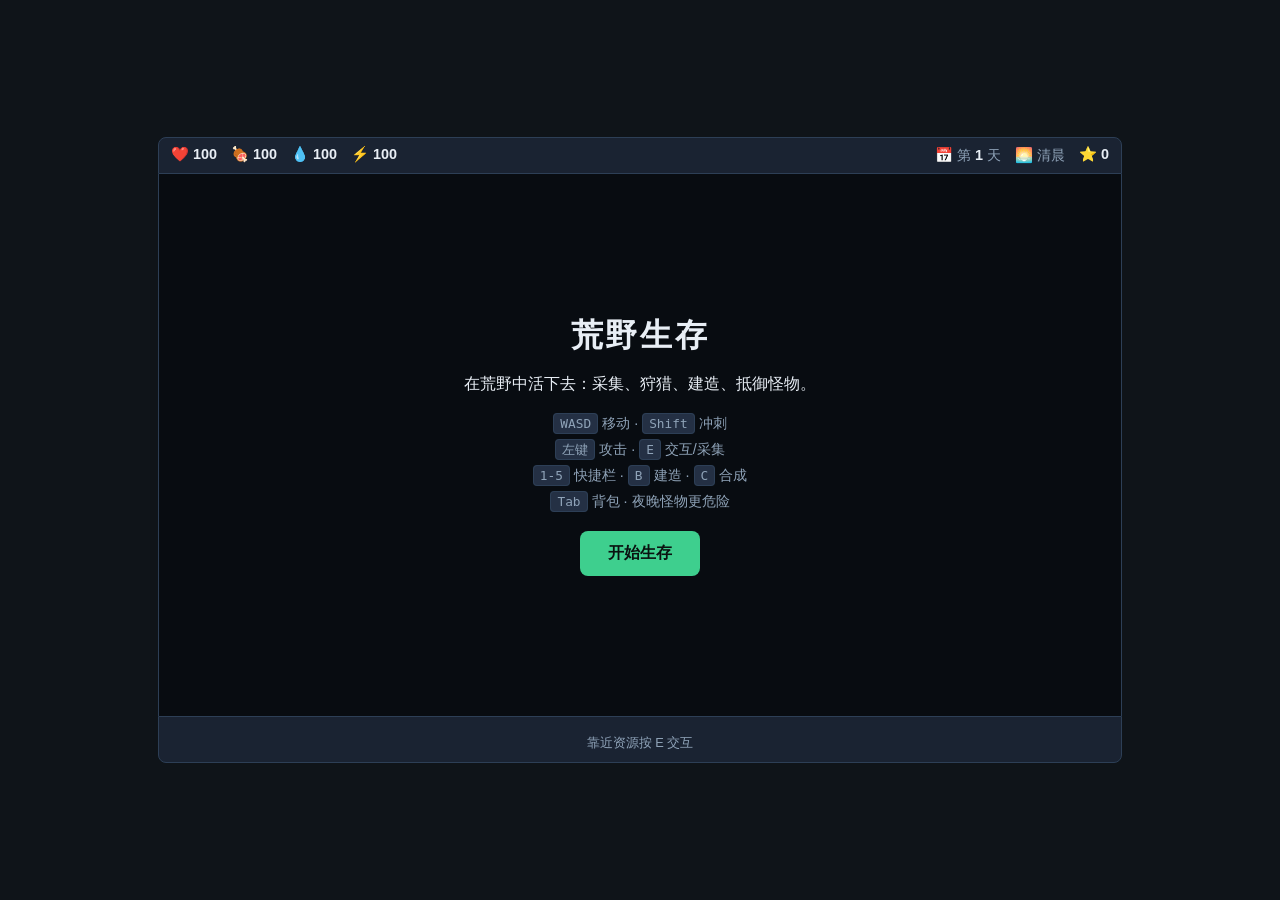
==== index.html @ a0c5d8b9 "feat: 荒野生存游戏框架 - 采集狩猎建造与昼夜怪物" ====
<!DOCTYPE html>
<html lang="zh-CN">
<head>
  <meta charset="UTF-8" />
  <meta name="viewport" content="width=device-width, initial-scale=1.0" />
  <title>荒野生存 - Wilderness Survival</title>
  <link rel="stylesheet" href="css/style.css" />
</head>
<body>
  <div id="app">
    <header id="hud-top">
      <div class="stat-group">
        <span class="stat" id="stat-health" title="生命值">❤️ <b>100</b></span>
        <span class="stat" id="stat-hunger" title="饥饿">🍖 <b>100</b></span>
        <span class="stat" id="stat-thirst" title="口渴">💧 <b>100</b></span>
        <span class="stat" id="stat-stamina" title="体力">⚡ <b>100</b></span>
      </div>
      <div class="stat-group">
        <span class="stat" id="stat-day" title="天数">📅 第 <b>1</b> 天</span>
        <span class="stat" id="stat-time" title="时间">🌅 清晨</span>
        <span class="stat" id="stat-score" title="生存分">⭐ <b>0</b></span>
      </div>
    </header>

    <main id="game-wrap">
      <canvas id="game-canvas" width="960" height="540"></canvas>
      <div id="overlay-start" class="overlay visible">
        <h1>荒野生存</h1>
        <p>在荒野中活下去：采集、狩猎、建造、抵御怪物。</p>
        <ul class="tips">
          <li><kbd>WASD</kbd> 移动 · <kbd>Shift</kbd> 冲刺</li>
          <li><kbd>左键</kbd> 攻击 · <kbd>E</kbd> 交互/采集</li>
          <li><kbd>1-5</kbd> 快捷栏 · <kbd>B</kbd> 建造 · <kbd>C</kbd> 合成</li>
          <li><kbd>Tab</kbd> 背包 · 夜晚怪物更危险</li>
        </ul>
        <button id="btn-start" type="button">开始生存</button>
      </div>
      <div id="overlay-dead" class="overlay">
        <h2>你倒下了</h2>
        <p>存活 <span id="dead-days">0</span> 天 · 得分 <span id="dead-score">0</span></p>
        <button id="btn-restart" type="button">再次挑战</button>
      </div>
      <div id="toast" aria-live="polite"></div>
    </main>

    <aside id="hud-bottom">
      <div id="hotbar"></div>
      <div id="action-hint">靠近资源按 E 交互</div>
    </aside>

    <dialog id="dialog-craft">
      <form method="dialog">
        <h3>合成台</h3>
        <div id="craft-list"></div>
        <button value="cancel" type="submit">关闭 (C)</button>
      </form>
    </dialog>

    <dialog id="dialog-build">
      <form method="dialog">
        <h3>建造模式</h3>
        <p class="hint">选择建筑后，在地图上点击放置。按 Esc 取消。</p>
        <div id="build-list"></div>
        <button value="cancel" type="submit">关闭 (B)</button>
      </form>
    </dialog>

    <dialog id="dialog-inventory">
      <form method="dialog">
        <h3>背包</h3>
        <div id="inventory-grid"></div>
        <button value="cancel" type="submit">关闭 (Tab)</button>
      </form>
    </dialog>
  </div>

  <script type="module" src="js/main.js"></script>
</body>
</html>
---- css/style.css ----
:root {
  --bg: #0f1419;
  --panel: #1a2332;
  --border: #2d3f56;
  --text: #e8eef5;
  --muted: #8fa3b8;
  --accent: #3ecf8e;
  --danger: #e85d5d;
  --warn: #f0b429;
}

* {
  box-sizing: border-box;
  margin: 0;
  padding: 0;
}

body {
  font-family: "Segoe UI", "Microsoft YaHei", sans-serif;
  background: var(--bg);
  color: var(--text);
  min-height: 100vh;
  display: flex;
  justify-content: center;
  align-items: center;
}

#app {
  width: min(100vw, 980px);
  padding: 8px;
}

#hud-top {
  display: flex;
  justify-content: space-between;
  flex-wrap: wrap;
  gap: 8px;
  padding: 8px 12px;
  background: var(--panel);
  border: 1px solid var(--border);
  border-radius: 8px 8px 0 0;
}

.stat-group {
  display: flex;
  gap: 14px;
  flex-wrap: wrap;
}

.stat {
  font-size: 0.9rem;
  color: var(--muted);
}

.stat b {
  color: var(--text);
}

#game-wrap {
  position: relative;
  border-left: 1px solid var(--border);
  border-right: 1px solid var(--border);
  background: #0a0e12;
}

#game-canvas {
  display: block;
  width: 100%;
  height: auto;
  image-rendering: pixelated;
  cursor: crosshair;
}

.overlay {
  position: absolute;
  inset: 0;
  display: none;
  flex-direction: column;
  align-items: center;
  justify-content: center;
  gap: 16px;
  background: rgba(8, 12, 18, 0.88);
  text-align: center;
  padding: 24px;
}

.overlay.visible {
  display: flex;
}

.overlay h1 {
  font-size: 2rem;
  letter-spacing: 0.08em;
}

.overlay h2 {
  color: var(--danger);
}

.overlay .tips {
  list-style: none;
  color: var(--muted);
  line-height: 1.8;
  font-size: 0.9rem;
}

kbd {
  background: #243044;
  border: 1px solid var(--border);
  border-radius: 4px;
  padding: 2px 6px;
  font-size: 0.8rem;
}

button {
  background: var(--accent);
  color: #0a1210;
  border: none;
  padding: 12px 28px;
  font-size: 1rem;
  font-weight: 600;
  border-radius: 8px;
  cursor: pointer;
}

button:hover {
  filter: brightness(1.08);
}

#toast {
  position: absolute;
  bottom: 16px;
  left: 50%;
  transform: translateX(-50%);
  background: rgba(26, 35, 50, 0.95);
  border: 1px solid var(--border);
  padding: 8px 16px;
  border-radius: 6px;
  font-size: 0.85rem;
  opacity: 0;
  transition: opacity 0.3s;
  pointer-events: none;
}

#toast.show {
  opacity: 1;
}

#hud-bottom {
  background: var(--panel);
  border: 1px solid var(--border);
  border-radius: 0 0 8px 8px;
  padding: 10px 12px;
}

#hotbar {
  display: flex;
  gap: 6px;
  justify-content: center;
}

.hotbar-slot {
  width: 48px;
  height: 48px;
  background: #121a24;
  border: 2px solid var(--border);
  border-radius: 6px;
  display: flex;
  flex-direction: column;
  align-items: center;
  justify-content: center;
  font-size: 0.65rem;
  position: relative;
}

.hotbar-slot.active {
  border-color: var(--accent);
}

.hotbar-slot .key {
  position: absolute;
  top: 2px;
  left: 4px;
  color: var(--muted);
  font-size: 0.6rem;
}

.hotbar-slot .icon {
  font-size: 1.2rem;
}

.hotbar-slot .count {
  position: absolute;
  bottom: 2px;
  right: 4px;
  font-weight: 600;
}

#action-hint {
  text-align: center;
  margin-top: 8px;
  font-size: 0.8rem;
  color: var(--muted);
}

dialog {
  border: 1px solid var(--border);
  border-radius: 10px;
  background: var(--panel);
  color: var(--text);
  padding: 20px;
  max-width: 420px;
}

dialog::backdrop {
  background: rgba(0, 0, 0, 0.6);
}

dialog h3 {
  margin-bottom: 12px;
}

dialog .hint {
  font-size: 0.85rem;
  color: var(--muted);
  margin-bottom: 12px;
}

.craft-item,
.build-item {
  display: flex;
  justify-content: space-between;
  align-items: center;
  padding: 10px;
  margin-bottom: 6px;
  background: #121a24;
  border-radius: 6px;
  cursor: pointer;
}

.craft-item:hover,
.build-item:hover {
  background: #1e2a3a;
}

.craft-item.disabled {
  opacity: 0.45;
  cursor: not-allowed;
}

#inventory-grid {
  display: grid;
  grid-template-columns: repeat(5, 1fr);
  gap: 6px;
  margin-bottom: 12px;
}

.inv-slot {
  aspect-ratio: 1;
  background: #121a24;
  border: 1px solid var(--border);
  border-radius: 6px;
  display: flex;
  flex-direction: column;
  align-items: center;
  justify-content: center;
  font-size: 0.7rem;
}
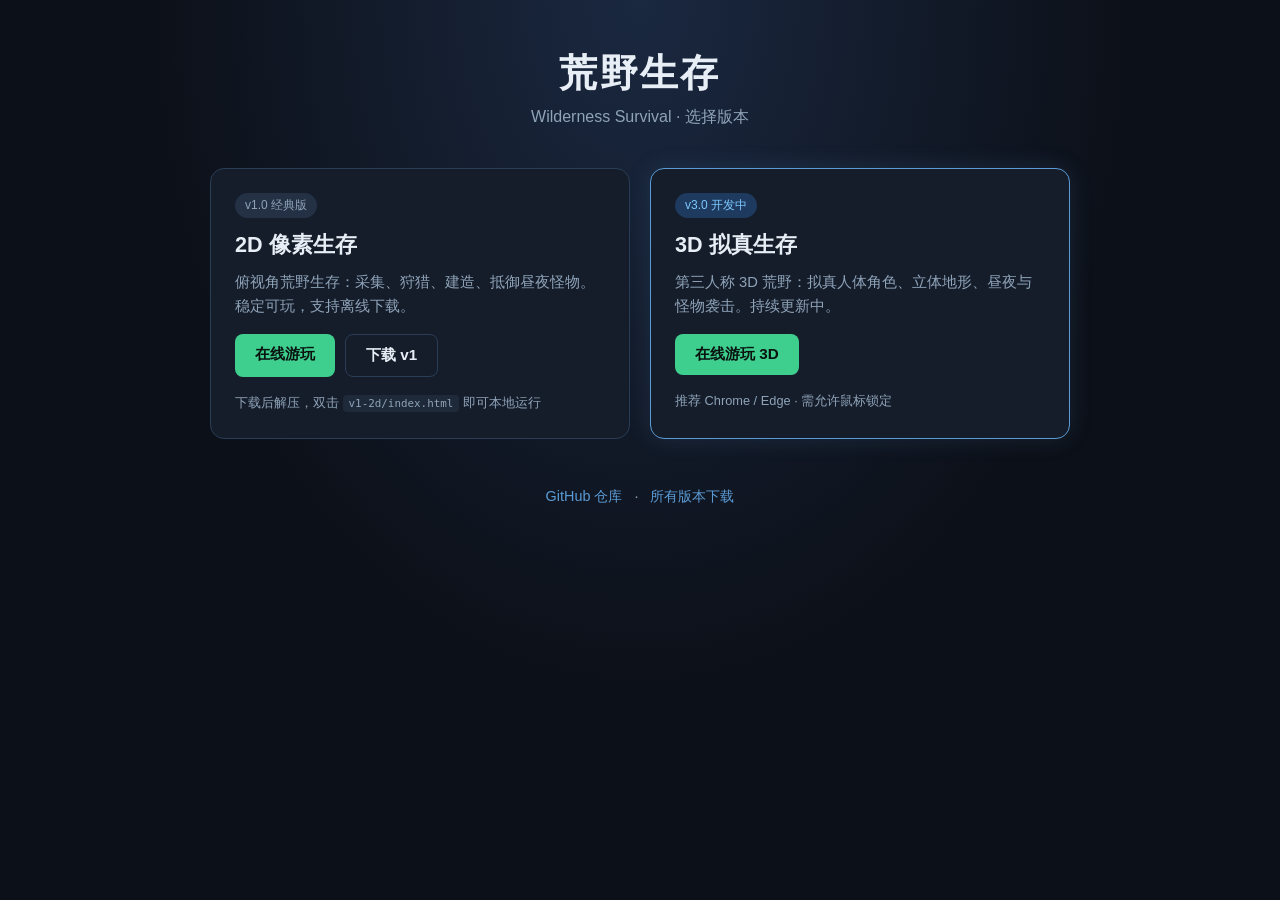
==== commit 79975866: "feat: 拆分 v1-2d 与 v3-3d，添加版本入口与 GitHub Release 下载" ====
--- a/index.html
+++ b/index.html
@@ -3,77 +3,44 @@
 <head>
   <meta charset="UTF-8" />
   <meta name="viewport" content="width=device-width, initial-scale=1.0" />
-  <title>荒野生存 - Wilderness Survival</title>
-  <link rel="stylesheet" href="css/style.css" />
+  <title>荒野生存 - 版本选择</title>
+  <link rel="stylesheet" href="css/hub.css" />
 </head>
 <body>
-  <div id="app">
-    <header id="hud-top">
-      <div class="stat-group">
-        <span class="stat" id="stat-health" title="生命值">❤️ <b>100</b></span>
-        <span class="stat" id="stat-hunger" title="饥饿">🍖 <b>100</b></span>
-        <span class="stat" id="stat-thirst" title="口渴">💧 <b>100</b></span>
-        <span class="stat" id="stat-stamina" title="体力">⚡ <b>100</b></span>
-      </div>
-      <div class="stat-group">
-        <span class="stat" id="stat-day" title="天数">📅 第 <b>1</b> 天</span>
-        <span class="stat" id="stat-time" title="时间">🌅 清晨</span>
-        <span class="stat" id="stat-score" title="生存分">⭐ <b>0</b></span>
-      </div>
+  <main class="hub">
+    <header>
+      <h1>荒野生存</h1>
+      <p class="subtitle">Wilderness Survival · 选择版本</p>
     </header>
 
-    <main id="game-wrap">
-      <canvas id="game-canvas" width="960" height="540"></canvas>
-      <div id="overlay-start" class="overlay visible">
-        <h1>荒野生存</h1>
-        <p>在荒野中活下去：采集、狩猎、建造、抵御怪物。</p>
-        <ul class="tips">
-          <li><kbd>WASD</kbd> 移动 · <kbd>Shift</kbd> 冲刺</li>
-          <li><kbd>左键</kbd> 攻击 · <kbd>E</kbd> 交互/采集</li>
-          <li><kbd>1-5</kbd> 快捷栏 · <kbd>B</kbd> 建造 · <kbd>C</kbd> 合成</li>
-          <li><kbd>Tab</kbd> 背包 · 夜晚怪物更危险</li>
-        </ul>
-        <button id="btn-start" type="button">开始生存</button>
-      </div>
-      <div id="overlay-dead" class="overlay">
-        <h2>你倒下了</h2>
-        <p>存活 <span id="dead-days">0</span> 天 · 得分 <span id="dead-score">0</span></p>
-        <button id="btn-restart" type="button">再次挑战</button>
-      </div>
-      <div id="toast" aria-live="polite"></div>
-    </main>
+    <section class="cards">
+      <article class="card v1">
+        <span class="badge">v1.0 经典版</span>
+        <h2>2D 像素生存</h2>
+        <p>俯视角荒野生存：采集、狩猎、建造、抵御昼夜怪物。稳定可玩，支持离线下载。</p>
+        <div class="actions">
+          <a class="btn primary" href="v1-2d/">在线游玩</a>
+          <a class="btn secondary" id="download-v1" href="https://github.com/aiyangdie/wilderness-survival/releases/latest/download/wilderness-survival-v1-2d.zip">下载 v1</a>
+        </div>
+        <p class="note">下载后解压，双击 <code>v1-2d/index.html</code> 即可本地运行</p>
+      </article>
 
-    <aside id="hud-bottom">
-      <div id="hotbar"></div>
-      <div id="action-hint">靠近资源按 E 交互</div>
-    </aside>
+      <article class="card v3 featured">
+        <span class="badge new">v3.0 开发中</span>
+        <h2>3D 拟真生存</h2>
+        <p>第三人称 3D 荒野：拟真人体角色、立体地形、昼夜与怪物袭击。持续更新中。</p>
+        <div class="actions">
+          <a class="btn primary" href="v3-3d/">在线游玩 3D</a>
+        </div>
+        <p class="note">推荐 Chrome / Edge · 需允许鼠标锁定</p>
+      </article>
+    </section>
 
-    <dialog id="dialog-craft">
-      <form method="dialog">
-        <h3>合成台</h3>
-        <div id="craft-list"></div>
-        <button value="cancel" type="submit">关闭 (C)</button>
-      </form>
-    </dialog>
-
-    <dialog id="dialog-build">
-      <form method="dialog">
-        <h3>建造模式</h3>
-        <p class="hint">选择建筑后，在地图上点击放置。按 Esc 取消。</p>
-        <div id="build-list"></div>
-        <button value="cancel" type="submit">关闭 (B)</button>
-      </form>
-    </dialog>
-
-    <dialog id="dialog-inventory">
-      <form method="dialog">
-        <h3>背包</h3>
-        <div id="inventory-grid"></div>
-        <button value="cancel" type="submit">关闭 (Tab)</button>
-      </form>
-    </dialog>
-  </div>
-
-  <script type="module" src="js/main.js"></script>
+    <footer>
+      <a href="https://github.com/aiyangdie/wilderness-survival">GitHub 仓库</a>
+      <span>·</span>
+      <a href="https://github.com/aiyangdie/wilderness-survival/releases">所有版本下载</a>
+    </footer>
+  </main>
 </body>
 </html>
--- a/css/hub.css
+++ b/css/hub.css
@@ -0,0 +1,149 @@
+:root {
+  --bg: #0c1018;
+  --card: #151d2b;
+  --border: #2a3d56;
+  --text: #e8eef5;
+  --muted: #8fa3b8;
+  --accent: #3ecf8e;
+  --accent2: #5b9bd5;
+}
+
+* { box-sizing: border-box; margin: 0; padding: 0; }
+
+body {
+  font-family: "Segoe UI", "Microsoft YaHei", sans-serif;
+  background: radial-gradient(ellipse at 50% 0%, #1a2840 0%, var(--bg) 55%);
+  color: var(--text);
+  min-height: 100vh;
+}
+
+.hub {
+  max-width: 900px;
+  margin: 0 auto;
+  padding: 48px 20px 32px;
+}
+
+header {
+  text-align: center;
+  margin-bottom: 40px;
+}
+
+h1 {
+  font-size: 2.4rem;
+  letter-spacing: 0.06em;
+}
+
+.subtitle {
+  color: var(--muted);
+  margin-top: 8px;
+}
+
+.cards {
+  display: grid;
+  grid-template-columns: repeat(auto-fit, minmax(280px, 1fr));
+  gap: 20px;
+}
+
+.card {
+  background: var(--card);
+  border: 1px solid var(--border);
+  border-radius: 14px;
+  padding: 24px;
+  display: flex;
+  flex-direction: column;
+  gap: 12px;
+}
+
+.card.featured {
+  border-color: var(--accent2);
+  box-shadow: 0 0 24px rgba(91, 155, 213, 0.15);
+}
+
+.badge {
+  display: inline-block;
+  font-size: 0.75rem;
+  padding: 4px 10px;
+  border-radius: 20px;
+  background: #243044;
+  color: var(--muted);
+  width: fit-content;
+}
+
+.badge.new {
+  background: #1e3a5f;
+  color: #7ec8ff;
+}
+
+.card h2 {
+  font-size: 1.35rem;
+}
+
+.card p {
+  color: var(--muted);
+  line-height: 1.6;
+  font-size: 0.92rem;
+  flex: 1;
+}
+
+.actions {
+  display: flex;
+  flex-wrap: wrap;
+  gap: 10px;
+  margin-top: 4px;
+}
+
+.btn {
+  display: inline-block;
+  padding: 10px 20px;
+  border-radius: 8px;
+  font-weight: 600;
+  text-decoration: none;
+  font-size: 0.95rem;
+}
+
+.btn.primary {
+  background: var(--accent);
+  color: #0a1210;
+}
+
+.btn.secondary {
+  background: transparent;
+  border: 1px solid var(--border);
+  color: var(--text);
+}
+
+.btn:hover {
+  filter: brightness(1.08);
+}
+
+.note {
+  font-size: 0.8rem !important;
+  margin-top: 4px;
+}
+
+code {
+  background: #1e2a3a;
+  padding: 2px 6px;
+  border-radius: 4px;
+  font-size: 0.85em;
+}
+
+footer {
+  text-align: center;
+  margin-top: 48px;
+  color: var(--muted);
+  font-size: 0.9rem;
+}
+
+footer a {
+  color: var(--accent2);
+  text-decoration: none;
+}
+
+footer a:hover {
+  text-decoration: underline;
+}
+
+footer span {
+  margin: 0 8px;
+}
